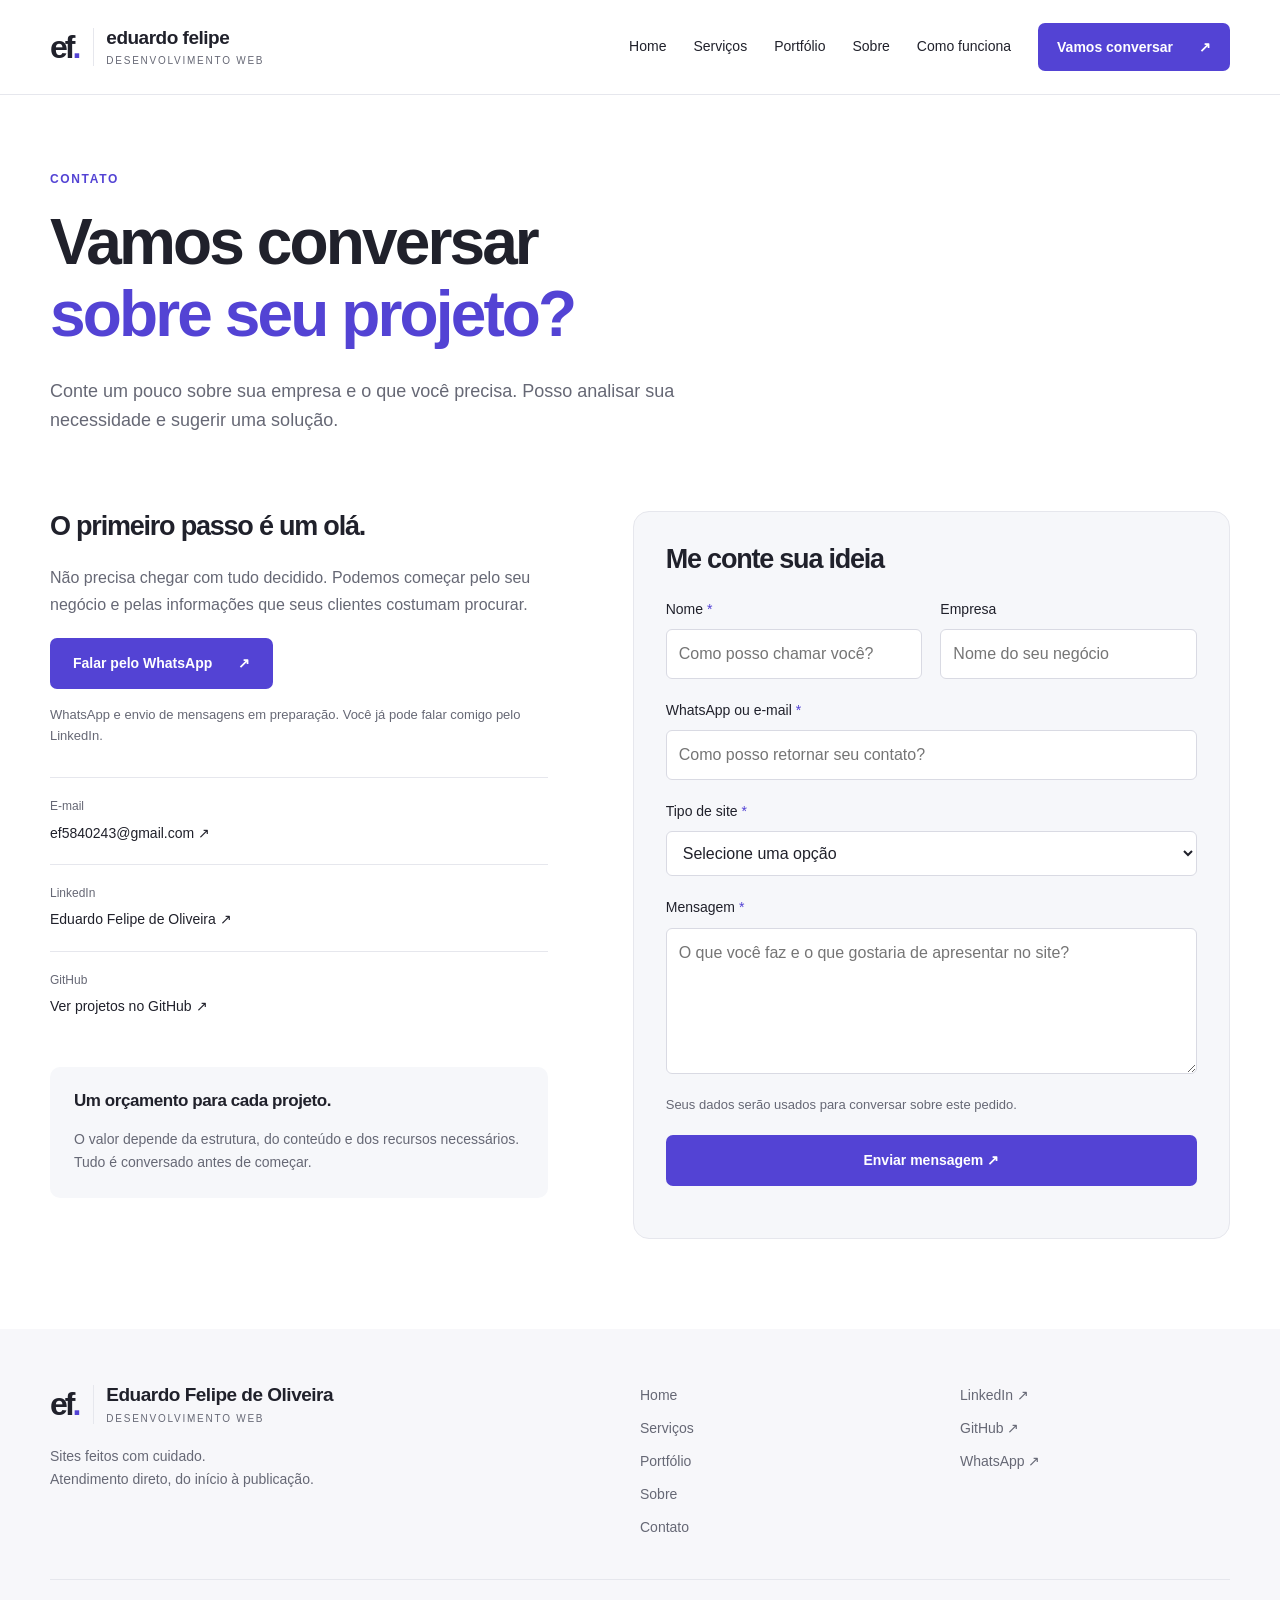
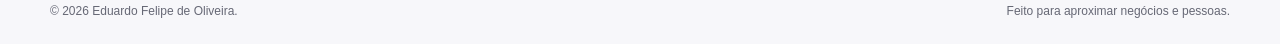
==== contato.html @ 5795f06c "Adiciona site profissional e demonstrações" ====
<!DOCTYPE html>
<html lang="pt-BR">
<head>
<meta charset="utf-8">
<meta name="viewport" content="width=device-width, initial-scale=1">
<meta name="description" content="Converse com Eduardo Felipe sobre criação de sites, landing pages e presença digital para o seu negócio.">
<meta name="theme-color" content="#5343d4">
<title>Contato e orçamento | Eduardo Felipe</title>
<link rel="icon" href="assets/images/favicon.svg" type="image/svg+xml">
<link rel="stylesheet" href="assets/css/style.css">
<script src="assets/js/config.js" defer>
</script>
<script src="assets/js/main.js" defer>
</script>
</head>
<body>
<a class="skip" href="#conteudo">Pular para o conteúdo</a>
<header class="header">
<div class="container nav-wrap">
<a class="brand" href="index.html" aria-label="Eduardo Felipe, início">
<span class="brand-icon">ef<span>.</span>
</span>
<span>eduardo felipe<span class="brand-sub">DESENVOLVIMENTO WEB</span>
</span>
</a>
<button class="menu-toggle" type="button" aria-label="Abrir menu" aria-controls="nav" aria-expanded="false">☰</button>
<nav id="nav" aria-label="Menu principal">
<a href="index.html">Home</a>
<a href="servicos.html">Serviços</a>
<a href="portfolio.html">Portfólio</a>
<a href="sobre.html">Sobre</a>
<a href="index.html#como-funciona">Como funciona</a>
<a class="button nav-cta" href="contato.html" >Vamos conversar <span aria-hidden="true">↗</span>
</a>
</nav>
</div>
</header>
<main id="conteudo">
<section class="container page-intro">
<span class="eyebrow">CONTATO</span>
<h1>Vamos conversar<br>
<span>sobre seu projeto?</span>
</h1>
<p>Conte um pouco sobre sua empresa e o que você precisa. Posso analisar sua necessidade e sugerir uma solução.</p>
</section>
<section class="container contact-layout">
<div id="canais">
<h2>O primeiro passo é um olá.</h2>
<p>Não precisa chegar com tudo decidido. Podemos começar pelo seu negócio e pelas informações que seus clientes costumam procurar.</p>
<a class="button primary" href="#formulario" data-whatsapp>Falar pelo WhatsApp <span aria-hidden="true">↗</span>
</a>
<p class="channel-status" data-contact-status>
</p>
<div class="contact-channels">
<a href="#formulario" data-social="email">
<span>E-mail</span>
<strong data-email-label>Consultar disponibilidade</strong> ↗</a>
<a href="https://www.linkedin.com/in/eduardo-felipe-de-oliveira-ti/" data-social="linkedin" target="_blank" rel="noopener noreferrer">
<span>LinkedIn</span>
<strong>Eduardo Felipe de Oliveira</strong> ↗</a>
<a href="#formulario" data-social="github">
<span>GitHub</span>
<strong data-github-label>Perfil em preparação</strong> ↗</a>
</div>
<div class="contact-note">
<h3>Um orçamento para cada projeto.</h3>
<p>O valor depende da estrutura, do conteúdo e dos recursos necessários. Tudo é conversado antes de começar.</p>
</div>
</div>
<form class="contact-form" id="formulario" name="contato" method="POST" data-netlify="true" netlify-honeypot="bot-field" action="obrigado.html">
<input type="hidden" name="form-name" value="contato">
<p class="honeypot" aria-hidden="true">
<label>Não preencha <input name="bot-field" tabindex="-1" autocomplete="off">
</label>
</p>
<h2>Me conte sua ideia</h2>
<noscript>
<p>Ative o JavaScript para usar este formulário nesta versão. Você também pode entrar em contato pelo LinkedIn.</p>
</noscript>
<div class="form-row">
<label>Nome <span>*</span>
<input name="nome" autocomplete="name" required placeholder="Como posso chamar você?">
</label>
<label>Empresa<input name="empresa" autocomplete="organization" placeholder="Nome do seu negócio">
</label>
</div>
<label>WhatsApp ou e-mail <span>*</span>
<input name="contato" required placeholder="Como posso retornar seu contato?" minlength="5">
</label>
<label>Tipo de site <span>*</span>
<select name="tipo" required>
<option value="">Selecione uma opção</option>
<option>Landing page</option>
<option>Site institucional</option>
<option>Presença digital</option>
<option>Ainda não sei, preciso de orientação</option>
</select>
</label>
<label>Mensagem <span>*</span>
<textarea name="mensagem" rows="5" required placeholder="O que você faz e o que gostaria de apresentar no site?">
</textarea>
</label>
<p class="form-note">Seus dados serão usados para conversar sobre este pedido.</p>
<button type="submit" class="button primary">Enviar mensagem ↗</button>
<p class="form-feedback" role="status" aria-live="polite">
</p>
<button type="button" class="button secondary copy-message" hidden>Copiar minha mensagem</button>
</form>
</section>
</main>
<footer class="footer">
<div class="container footer-top">
<div>
<a class="brand" href="index.html">
<span class="brand-icon">ef<span>.</span>
</span>
<span>Eduardo Felipe de Oliveira<span class="brand-sub">DESENVOLVIMENTO WEB</span>
</span>
</a>
<p>Sites feitos com cuidado.<br>Atendimento direto, do início à publicação.</p>
</div>
<div class="footer-links">
<a href="index.html">Home</a>
<a href="servicos.html">Serviços</a>
<a href="portfolio.html">Portfólio</a>
<a href="sobre.html">Sobre</a>
<a href="contato.html">Contato</a>
</div>
<div class="footer-links">
<a href="https://www.linkedin.com/in/eduardo-felipe-de-oliveira-ti/" data-social="linkedin" target="_blank" rel="noopener noreferrer">LinkedIn ↗</a>
<a href="contato.html#canais" data-social="github">GitHub ↗</a>
<a href="contato.html" data-whatsapp>WhatsApp ↗</a>
</div>
</div>
<div class="container footer-bottom">
<span>© <span data-year>2026</span> Eduardo Felipe de Oliveira.</span>
<span>Feito para aproximar negócios e pessoas.</span>
</div>
</footer>
</body>
</html>
---- assets/css/style.css ----
:root {
  --primary:#5343d4;
  --secondary:#eae7ff;
  --background:#fff;
  --surface:#f6f7fa;
  --text:#20212b;
  --muted:#666875;
  --border:#e6e7ed;
  --radius:14px;
  --max:1180px
}
* {
  box-sizing:border-box
}
html {
  scroll-behavior:smooth;
  scroll-padding-top:100px
}
body {
  margin:0;
  background:var(--background);
  color:var(--text);
  font:16px/1.65 Arial,Helvetica,sans-serif
}
h1,h2,h3,p {
  margin-top:0
}
h1,h2,h3 {
  line-height:1.12;
  letter-spacing:-.045em
}
h1 {
  font-size:clamp(2.7rem,5.2vw,4.55rem);
  font-weight:750;
  margin-bottom:26px
}
h2 {
  font-size:clamp(2rem,3vw,2.7rem);
  font-weight:700;
  margin-bottom:24px
}
h3 {
  font-size:1.35rem;
  letter-spacing:-.025em
}
p {
  color:var(--muted);
  margin-bottom:20px
}
a {
  color:inherit;
  text-decoration:none
}
button,input,select,textarea {
  font:inherit
}
button,a,input,textarea,select {
  -webkit-tap-highlight-color:transparent
}
button {
  cursor:pointer
}
img {
  max-width:100%;
  display:block;
  object-fit:cover
}
button:focus-visible,a:focus-visible,input:focus-visible,textarea:focus-visible,select:focus-visible {
  outline:3px solid #a49aff;
  outline-offset:5px
}
.container {
  max-width:var(--max);
  width:calc(100% - 80px);
  margin-inline:auto
}
.header {
  background:rgba(255,255,255,.98);
  border-bottom:1px solid var(--border);
  position:sticky;
  top:0;
  z-index:20
}
.nav-wrap {
  height:94px;
  display:flex;
  align-items:center;
  justify-content:space-between;
  gap:20px
}
.brand {
  display:flex;
  align-items:center;
  gap:12px;
  font-size:19px;
  font-weight:700;
  line-height:1.2;
  letter-spacing:-.5px
}
.brand-icon {
  font-size:32px;
  letter-spacing:-3px;
  border-right:1px solid var(--border);
  padding-right:15px
}
.brand-icon span {
  color:var(--primary)
}
.brand-sub {
  font-size:10px;
  display:block;
  letter-spacing:1.75px;
  margin-top:6px;
  color:var(--muted);
  font-weight:500
}
nav {
  display:flex;
  gap:27px;
  align-items:center;
  font-size:14px;
  font-weight:500
}
nav>a:not(.button) {
  padding-block:30px;
  position:relative
}
nav>a[aria-current=page] {
  color:var(--primary)
}
nav>a[aria-current=page]:after {
  content:'';
  position:absolute;
  bottom:20px;
  left:0;
  width:18px;
  height:2px;
  background:var(--primary)
}
.button {
  display:inline-flex;
  gap:26px;
  align-items:center;
  justify-content:center;
  border:1px solid transparent;
  border-radius:7px;
  padding:14px 22px;
  font-size:14px;
  font-weight:600;
  line-height:1.5;
  min-height:48px;
  transition:background .2s,transform .2s
}
.button:hover {
  transform:translateY(-2px)
}
.primary,.nav-cta {
  color:white;
  background:var(--primary)
}
.primary:hover,.nav-cta:hover {
  background:#4133b3
}
.nav-cta {
  padding:11px 18px
}
.secondary {
  border-color:var(--border);
  background:white;
  color:var(--text)
}
.secondary:hover {
  border-color:var(--primary)
}
.white {
  background:white;
  color:var(--primary);
  flex-shrink:0
}
.eyebrow {
  display:block;
  color:var(--primary);
  font-size:12px;
  font-weight:700;
  letter-spacing:1.65px;
  margin-bottom:18px;
  line-height:1.6
}
.hero {
  display:grid;
  grid-template-columns:1.08fr 1fr;
  gap:48px;
  align-items:center;
  padding-block:84px 78px
}
.hero-copy>p {
  max-width:465px;
  font-size:17px;
  line-height:1.8
}
.hero h1 span,.page-intro h1 span {
  color:var(--primary)
}
.hero-eyebrow {
  font-size:11px;
  letter-spacing:1.35px;
  display:flex;
  align-items:center;
  gap:10px
}
.tiny-line {
  width:22px;
  height:2px;
  background:var(--primary)
}
.actions {
  display:flex;
  flex-wrap:wrap;
  gap:12px;
  margin-block:30px 25px
}
.hero-note {
  font-size:12px;
  color:var(--muted);
  display:flex;
  align-items:center;
  gap:10px
}
.check-icon {
  color:var(--primary);
  border:1px solid #d2cdf5;
  border-radius:50%;
  width:18px;
  height:18px;
  line-height:16px;
  text-align:center
}
.note-divider {
  height:12px;
  width:1px;
  background:#d9d9e2;
  margin-inline:5px
}
.hero-showcase {
  position:relative;
  background:#efedf9;
  border-radius:24px;
  min-height:478px;
  padding:28px 25px 26px;
  display:flex;
  flex-direction:column;
  justify-content:space-between
}
.showcase-caption {
  font-size:9px;
  letter-spacing:1.8px;
  color:#7e789b;
  text-align:center;
  font-weight:700
}
.hero-preview {
  background:white;
  border-radius:10px;
  box-shadow:0 20px 35px #24164626;
  overflow:hidden;
  transform:rotate(-3deg);
  margin:25px 0 85px
}
.browser-top {
  height:28px;
  background:#fff;
  display:flex;
  gap:4px;
  align-items:center;
  padding:0 11px;
  border-bottom:1px solid #eeeeef
}
.browser-top i {
  width:5px;
  height:5px;
  border-radius:50%;
  background:#dbd9e3
}
.browser-top span {
  font-size:8px;
  margin-left:auto;
  margin-right:auto;
  color:#8c8897
}
.hero-barber {
  position:relative;
  background:#201d18;
  color:#f6ecdf;
  display:block;
  padding:17px 20px 30px;
  min-height:250px;
  overflow:hidden
}
.hero-barber img {
  position:absolute;
  right:0;
  top:0;
  width:47%;
  height:100%;
  opacity:.65;
  z-index:0
}
.hero-barber>*:not(img) {
  position:relative;
  z-index:1
}
.mini-nav {
  display:flex;
  justify-content:space-between;
  align-items:center;
  font-size:8px;
  margin-bottom:32px
}
.hero-barber .mini-nav b {
  font-size:10px;
  letter-spacing:1px
}
.hero-barber .mini-nav b span {
  display:block;
  font-size:5px;
  letter-spacing:2px;
  margin-top:2px
}
.mini-eyebrow {
  font-size:7px;
  letter-spacing:1.2px
}
.hero-barber h2 {
  font-family:Georgia,serif;
  font-size:35px;
  letter-spacing:-1px;
  line-height:1.05;
  margin:10px 0 20px;
  font-weight:400
}
.mini-button {
  display:inline-block;
  background:#c5a77a;
  color:#241e16;
  padding:7px 9px;
  font-size:7px;
  font-weight:600
}
.floating-preview {
  position:absolute;
  bottom:64px;
  right:-14px;
  display:flex;
  gap:15px;
  align-items:center;
  background:#f9fefd;
  box-shadow:0 12px 28px #24164618;
  border:7px solid white;
  border-radius:10px;
  width:270px;
  padding:20px;
  transform:rotate(4deg)
}
.clinic-mark {
  color:#28776f;
  font-size:49px
}
.floating-preview small {
  display:block;
  font-size:8px;
  letter-spacing:1.5px;
  color:#326c65
}
.floating-preview strong {
  font-family:Georgia,serif;
  color:#24453e;
  font-size:19px;
  line-height:1.2;
  display:block;
  margin:9px 0
}
.floating-preview div>span {
  font-size:8px;
  color:#327668
}
.showcase-bottom {
  display:flex;
  align-items:center;
  justify-content:space-between;
  font-size:8px;
  letter-spacing:1.3px;
  color:#746e8c
}
.showcase-bottom a {
  font-size:23px
}
.capability-strip {
  background:var(--surface);
  border-block:1px solid var(--border);
  padding-block:20px
}
.capability-strip .container {
  display:flex;
  justify-content:space-between;
  gap:24px;
  font-size:13px;
  color:#666577
}
.capability-strip span:before {
  content:'✳';
  color:var(--primary);
  margin-right:13px;
  font-size:16px
}
.section {
  padding-block:90px
}
.value-section {
  display:grid;
  grid-template-columns:1fr 1fr;
  gap:70px
}
.value-section h2 {
  font-size:2.25rem
}
.lead {
  font-size:20px;
  line-height:1.6;
  color:var(--text)
}
.text-link {
  font-size:14px;
  font-weight:600;
  color:var(--primary);
  display:inline-block;
  padding-block:6px
}
.text-link:hover {
  text-decoration:underline;
  text-underline-offset:5px
}
.services-section {
  background:var(--surface)
}
.section-heading {
  display:flex;
  align-items:end;
  justify-content:space-between;
  gap:30px;
  margin-bottom:36px
}
.section-heading h2 {
  margin-bottom:0
}
.section-heading p {
  font-size:14px;
  margin-bottom:0
}
.section-heading .eyebrow {
  margin-bottom:12px
}
.service-grid,.three-grid {
  display:grid;
  grid-template-columns:repeat(3,1fr);
  gap:22px
}
.service-card {
  border:1px solid var(--border);
  padding:32px;
  background:white;
  border-radius:12px
}
.service-number {
  display:grid;
  place-items:center;
  color:var(--primary);
  font-size:14px;
  background:#eeebff;
  border:1px solid #e4dffe;
  width:42px;
  height:42px;
  border-radius:10px;
  margin-bottom:30px
}
.service-card h3 {
  font-size:22px
}
.service-card p {
  font-size:15px;
  line-height:1.8
}
.project-grid {
  display:grid;
  grid-template-columns:1fr 1fr;
  gap:44px 30px
}
.project-visual {
  display:block;
  position:relative;
  padding:25px 30px 0;
  background:#eeebea;
  overflow:hidden;
  border-radius:12px;
  height:286px;
  transition:transform .2s
}
.project-visual:hover {
  transform:translateY(-4px)
}
.project-visual .browser-top {
  border-radius:7px 7px 0 0
}
.mini-site {
  padding:17px 18px 25px;
  background:#211d19;
  color:#f4eadd;
  box-shadow:0 8px 24px #0002;
  min-height:240px
}
.mini-site .mini-nav {
  margin-bottom:22px
}
.mini-content {
  display:grid;
  grid-template-columns:1.1fr 1fr;
  gap:10px;
  align-items:center
}
.mini-content h3 {
  font-family:Georgia,serif;
  font-size:24px;
  font-weight:400;
  line-height:1.05;
  letter-spacing:-.5px;
  margin:12px 0 20px
}
.mini-content img {
  width:100%;
  height:170px;
  object-fit:cover
}
.preview-open {
  position:absolute;
  right:16px;
  bottom:16px;
  width:32px;
  height:32px;
  background:white;
  color:#292631;
  border-radius:50%;
  display:grid;
  place-items:center
}
.project-visual.clinica {
  background:#e2efec
}
.clinica .mini-site {
  background:#fbfffd;
  color:#1f4a45
}
.clinica .mini-button {
  background:#267669;
  color:white
}
.project-visual.oficina {
  background:#e0e5ed
}
.oficina .mini-site {
  background:#141d2b;
  color:white
}
.oficina .mini-content h3 {
  font-family:Arial,sans-serif;
  font-weight:700
}
.oficina .mini-button {
  background:#e48b3e;
  color:#151b25
}
.project-visual.solar {
  background:#e8edde
}
.solar .mini-site {
  background:#f7faf2;
  color:#2b4535
}
.solar .mini-content h3 {
  font-family:Arial,sans-serif;
  font-weight:700
}
.solar .mini-button {
  background:#d1e865;
  color:#23402e
}
.project-info {
  display:flex;
  justify-content:space-between;
  align-items:center;
  margin-top:23px
}
.project-info .eyebrow {
  font-size:10px;
  letter-spacing:1.4px;
  margin-bottom:8px
}
.project-info h3 {
  font-size:23px;
  margin-bottom:12px
}
.circle-link {
  border:1px solid var(--border);
  border-radius:50%;
  display:grid;
  place-items:center;
  width:40px;
  height:40px;
  flex-shrink:0
}
.project-card>p {
  font-size:14px;
  margin-bottom:12px
}
.demo-label {
  display:block;
  font-size:12px;
  color:#727380
}
.project-link {
  margin-top:8px
}
.center-action {
  text-align:center;
  margin-top:45px
}
.process {
  background:var(--surface)
}
.steps {
  list-style:none;
  display:grid;
  grid-template-columns:repeat(5,1fr);
  gap:25px;
  padding:0;
  margin-top:50px
}
.steps li {
  border-top:1px solid #cecadf;
  padding-top:22px
}
.steps li>span {
  font-size:14px;
  color:var(--primary);
  font-weight:700
}
.steps h3 {
  font-size:18px;
  margin:22px 0 13px
}
.steps p {
  font-size:14px;
  margin:0
}
.about-teaser {
  display:grid;
  grid-template-columns:1fr 1.1fr;
  gap:85px;
  align-items:center
}
.initials-panel {
  padding:34px;
  background:#eeedf5;
  border-radius:15px;
  min-height:350px;
  display:flex;
  flex-direction:column;
  justify-content:space-between
}
.initials-panel>span {
  font-size:10px;
  letter-spacing:1.5px;
  color:#716d8a
}
.initials-panel strong {
  font-size:155px;
  line-height:1.1;
  letter-spacing:-14px;
  color:#383044;
  font-weight:500
}
.initials-panel strong span {
  color:var(--primary)
}
.initials-panel>div {
  font-size:16px;
  font-weight:600
}
.initials-panel small {
  font-size:12px;
  color:var(--muted);
  font-weight:400;
  display:block;
  margin-top:6px
}
.contact-banner {
  background:var(--primary);
  border-radius:16px;
  padding:48px 50px;
  display:flex;
  align-items:center;
  justify-content:space-between;
  gap:40px;
  color:white;
  margin-block:20px 90px
}
.contact-banner .eyebrow {
  color:#d3ccff;
  font-size:10px
}
.contact-banner h2 {
  font-size:32px;
  line-height:1.25;
  margin-bottom:15px
}
.contact-banner p {
  color:#ddd8ff;
  font-size:14px;
  margin:0
}
.footer {
  background:#f7f7fa;
  padding-top:55px
}
.footer-top {
  display:grid;
  grid-template-columns:2fr 1fr 1fr;
  gap:50px;
  padding-bottom:40px
}
.footer p {
  font-size:14px;
  margin:20px 0 0
}
.footer-links {
  display:flex;
  flex-direction:column;
  align-items:start;
  gap:10px;
  font-size:14px;
  color:var(--muted)
}
.footer-links a:hover {
  color:var(--primary)
}
.footer-bottom {
  border-top:1px solid var(--border);
  padding-block:22px;
  display:flex;
  justify-content:space-between;
  gap:20px;
  font-size:12px;
  color:var(--muted)
}
.page-intro {
  padding-block:75px 55px
}
.page-intro h1 {
  font-size:clamp(2.7rem,5vw,4.4rem)
}
.page-intro p {
  max-width:660px;
  font-size:18px
}
.portfolio-body {
  padding-bottom:70px
}
.notice {
  display:flex;
  gap:15px;
  background:var(--surface);
  padding:20px 24px;
  border:1px solid var(--border);
  border-radius:10px;
  margin-bottom:40px
}
.notice p {
  font-size:14px;
  margin:0
}
.notice>span {
  color:var(--primary)
}
.service-detail {
  display:grid;
  grid-template-columns:70px 1.5fr 1fr;
  gap:40px;
  padding:45px 0;
  border-top:1px solid var(--border);
  align-items:center
}
.large-number {
  font-size:48px;
  color:#beb7e9;
  align-self:start
}
.service-detail h2 {
  font-size:30px
}
.service-detail p {
  max-width:510px
}
.check-list {
  list-style:none;
  padding:0
}
.check-list li {
  padding:12px 0;
  border-bottom:1px solid var(--border);
  font-size:15px
}
.check-list li:before {
  content:'✓';
  color:var(--primary);
  margin-right:12px
}
.included {
  padding:45px 0 75px
}
.four-grid {
  display:grid;
  grid-template-columns:repeat(4,1fr);
  gap:28px
}
.four-grid h3 {
  font-size:18px
}
.four-grid p {
  font-size:14px
}
.about-page {
  padding-bottom:20px;
  align-items:start
}
.about-page .initials-panel {
  min-height:470px
}
.plain-card {
  border-top:1px solid var(--border);
  padding-top:25px
}
.plain-card p {
  font-size:15px
}
.contact-layout {
  display:grid;
  grid-template-columns:1fr 1.2fr;
  gap:85px;
  padding-bottom:90px
}
.contact-layout h2 {
  font-size:27px
}
.channel-status {
  font-size:13px;
  margin-top:15px
}
.contact-channels {
  margin:30px 0
}
.contact-channels a {
  display:block;
  padding:19px 0;
  border-top:1px solid var(--border);
  font-size:14px
}
.contact-channels a span {
  display:block;
  font-size:12px;
  color:var(--muted);
  margin-bottom:5px
}
.contact-channels a strong {
  font-weight:500;
  overflow-wrap:anywhere
}
.contact-note {
  background:var(--surface);
  border-radius:10px;
  padding:24px
}
.contact-note h3 {
  font-size:17px
}
.contact-note p {
  font-size:14px;
  margin:0
}
.contact-form {
  padding:32px;
  border:1px solid var(--border);
  border-radius:16px;
  background:var(--surface)
}
.contact-form label {
  display:block;
  margin:0 0 20px;
  font-size:14px;
  font-weight:500
}
.contact-form label>span {
  color:var(--primary)
}
input,select,textarea {
  display:block;
  width:100%;
  min-width:0;
  border:1px solid #d9dae3;
  border-radius:6px;
  padding:12px;
  background:white;
  color:var(--text);
  margin-top:8px;
  line-height:1.5;
  font-size:16px
}
textarea {
  resize:vertical
}
.form-row {
  display:grid;
  grid-template-columns:1fr 1fr;
  gap:18px
}
.form-note,.form-feedback {
  font-size:13px
}
.form-feedback {
  margin-top:18px;
  color:#403886
}
.contact-form .button {
  width:100%
}
.honeypot {
  display:none
}
.thankyou {
  padding-bottom:80px
}
.menu-toggle {
  display:none
}
.skip {
  position:fixed;
  top:-100px;
  left:15px;
  background:white;
  padding:10px;
  z-index:100
}
.skip:focus {
  top:10px
}
[hidden] {
  display:none!important
}
@media(min-width:1450px) {
  .hero {
    padding-block:100px
  }
  .hero h1 {
    font-size:76px
  }
  .hero-showcase {
    min-height:500px
  }
}
@media(max-width:1050px) {
  .container {
    width:calc(100% - 48px)
  }
  nav {
    gap:16px
  }
  .brand {
    font-size:16px
  }
  .brand-sub {
    font-size:8px
  }
  .hero {
    gap:30px
  }
  .hero h1 {
    font-size:53px
  }
  .hero-showcase {
    min-height:450px
  }
  .hero-note {
    font-size:11px;
    gap:6px
  }
  .actions .button {
    padding-inline:16px;
    gap:12px
  }
  .value-section,.about-teaser,.contact-layout {
    gap:40px
  }
  .mini-content h3 {
    font-size:19px
  }
  .project-visual {
    padding-inline:20px;
    height:270px
  }
  .mini-nav>span {
    display:none
  }
  .service-card {
    padding:25px
  }
  .contact-banner {
    padding:38px
  }
  .contact-banner h2 {
    font-size:28px
  }
  .contact-banner .button {
    gap:12px
  }
}
@media(max-width:800px) {
  .nav-wrap {
    height:76px
  }
  .menu-toggle {
    display:block;
    border:1px solid var(--border);
    background:white;
    border-radius:6px;
    font-size:22px;
    width:44px;
    height:44px
  }
  .header nav {
    display:none;
    position:absolute;
    top:76px;
    left:0;
    right:0;
    background:white;
    padding:20px 24px;
    border-bottom:1px solid var(--border);
    box-shadow:0 10px 15px #0001
  }
  .header nav.is-open {
    display:flex;
    flex-direction:column;
    align-items:stretch;
    gap:0
  }
  .header nav>a:not(.button) {
    padding:12px
  }
  .header nav>a[aria-current=page]:after {
    display:none
  }
  .header nav .button {
    margin-top:12px
  }
  .hero {
    grid-template-columns:1fr;
    padding-block:50px;
    gap:42px
  }
  .hero-copy {
    max-width:600px
  }
  .hero h1 {
    font-size:clamp(45px,7.5vw,65px)
  }
  .hero-copy>p {
    max-width:540px
  }
  .hero-showcase {
    max-width:560px;
    width:100%;
    margin-inline:auto;
    min-height:470px
  }
  .floating-preview {
    right:0
  }
  .hero-preview {
    margin:25px 20px 85px
  }
  .capability-strip .container {
    display:grid;
    grid-template-columns:1fr 1fr;
    gap:12px;
    font-size:12px
  }
  .section {
    padding-block:60px
  }
  .value-section {
    grid-template-columns:1fr;
    gap:12px
  }
  .value-section h2 {
    font-size:32px
  }
  .section-heading {
    align-items:start;
    flex-direction:column;
    gap:20px
  }
  .service-grid {
    grid-template-columns:1fr
  }
  .service-card {
    padding:28px;
    display:grid;
    grid-template-columns:50px 1fr;
    gap:5px 22px
  }
  .service-card .service-number {
    grid-row:1/4;
    margin:0
  }
  .service-card h3 {
    margin:0 0 10px
  }
  .service-card p {
    grid-column:2;
    margin-bottom:10px
  }
  .service-card .text-link {
    grid-column:2
  }
  .project-grid {
    gap:35px 22px
  }
  .project-visual {
    height:240px;
    padding:18px 16px 0
  }
  .mini-content {
    grid-template-columns:1fr
  }
  .mini-content img {
    display:none
  }
  .mini-content h3 {
    font-size:23px
  }
  .mini-site {
    min-height:215px
  }
  .steps {
    grid-template-columns:repeat(3,1fr);
    gap:25px
  }
  .steps h3 {
    margin-top:14px
  }
  .about-teaser {
    gap:35px
  }
  .initials-panel {
    padding:25px;
    min-height:330px
  }
  .initials-panel strong {
    font-size:115px
  }
  .contact-banner {
    flex-direction:column;
    align-items:start;
    margin-bottom:60px
  }
  .contact-banner h2 {
    font-size:30px
  }
  .footer-top {
    grid-template-columns:1.6fr 1fr 1fr;
    gap:20px
  }
  .footer .brand {
    font-size:14px
  }
  .footer .brand-icon {
    display:none
  }
  .footer-bottom {
    font-size:11px
  }
  .service-detail {
    grid-template-columns:40px 1fr;
    gap:20px
  }
  .service-detail .check-list {
    grid-column:2
  }
  .large-number {
    font-size:34px
  }
  .four-grid {
    grid-template-columns:1fr 1fr
  }
  .three-grid {
    grid-template-columns:1fr
  }
  .contact-layout {
    gap:40px;
    grid-template-columns:1fr
  }
  .about-page {
    grid-template-columns:1fr
  }
  .about-page .initials-panel {
    min-height:320px;
    max-width:520px
  }
  .page-intro {
    padding-block:55px 30px
  }
}
@media(max-width:520px) {
  .container {
    width:calc(100% - 36px)
  }
  .hero h1 {
    font-size:44px;
    letter-spacing:-2px
  }
  .hero-copy>p {
    font-size:16px
  }
  .hero-eyebrow {
    font-size:10px
  }
  .actions {
    gap:10px
  }
  .actions .button {
    font-size:13px;
    padding-inline:14px;
    gap:13px
  }
  .hero-note {
    flex-wrap:wrap;
    font-size:11px
  }
  .hero-showcase {
    min-height:395px;
    padding:22px 16px
  }
  .hero-preview {
    margin:23px 0 75px
  }
  .hero-barber {
    min-height:218px;
    padding:15px 17px 25px
  }
  .hero-barber h2 {
    font-size:31px
  }
  .floating-preview {
    width:230px;
    right:-2px;
    bottom:52px;
    padding:15px;
    gap:10px
  }
  .floating-preview strong {
    font-size:17px
  }
  .clinic-mark {
    font-size:37px
  }
  .showcase-caption {
    font-size:8px;
    letter-spacing:1.3px
  }
  .showcase-bottom {
    font-size:7px
  }
  .capability-strip .container {
    gap:9px;
    font-size:10px
  }
  .capability-strip span:before {
    margin-right:5px;
    font-size:12px
  }
  .section {
    padding-block:50px
  }
  .section-heading h2,.value-section h2,.about-teaser h2 {
    font-size:30px
  }
  .project-grid {
    grid-template-columns:1fr
  }
  .project-visual {
    height:268px;
    padding:22px 24px 0
  }
  .mini-content {
    grid-template-columns:1.1fr 1fr
  }
  .mini-content img {
    display:block;
    height:155px
  }
  .mini-content h3 {
    font-size:21px
  }
  .mini-nav {
    margin-bottom:22px
  }
  .project-info {
    margin-top:18px
  }
  .steps {
    grid-template-columns:1fr 1fr
  }
  .about-teaser {
    grid-template-columns:1fr
  }
  .initials-panel {
    min-height:290px
  }
  .initials-panel strong {
    font-size:120px
  }
  .contact-banner {
    width:calc(100% - 36px);
    padding:30px 25px;
    gap:24px
  }
  .contact-banner h2 {
    font-size:27px
  }
  .contact-banner .button {
    font-size:13px;
    padding-inline:16px
  }
  .footer-top {
    grid-template-columns:1fr 1fr;
    gap:30px
  }
  .footer-top>div:first-child {
    grid-column:1/-1
  }
  .footer .brand-icon {
    display:block
  }
  .footer .brand {
    font-size:17px
  }
  .footer-bottom {
    flex-direction:column;
    gap:4px
  }
  .page-intro h1 {
    font-size:42px
  }
  .page-intro p {
    font-size:16px
  }
  .service-detail h2 {
    font-size:27px
  }
  .service-detail {
    grid-template-columns:1fr
  }
  .large-number {
    font-size:28px
  }
  .service-detail .check-list {
    grid-column:1
  }
  .four-grid {
    gap:20px
  }
  .contact-form {
    padding:23px 19px
  }
  .form-row {
    grid-template-columns:1fr;
    gap:0
  }
  .notice {
    padding:18px
  }
  .service-card {
    grid-template-columns:1fr
  }
  .service-card .service-number {
    grid-row:auto;
    margin-bottom:12px
  }
  .service-card p,.service-card .text-link {
    grid-column:1
  }
}
@media(prefers-reduced-motion:reduce) {
  html {
    scroll-behavior:auto
  }
  * {
    transition:none!important;
    animation:none!important
  }
}
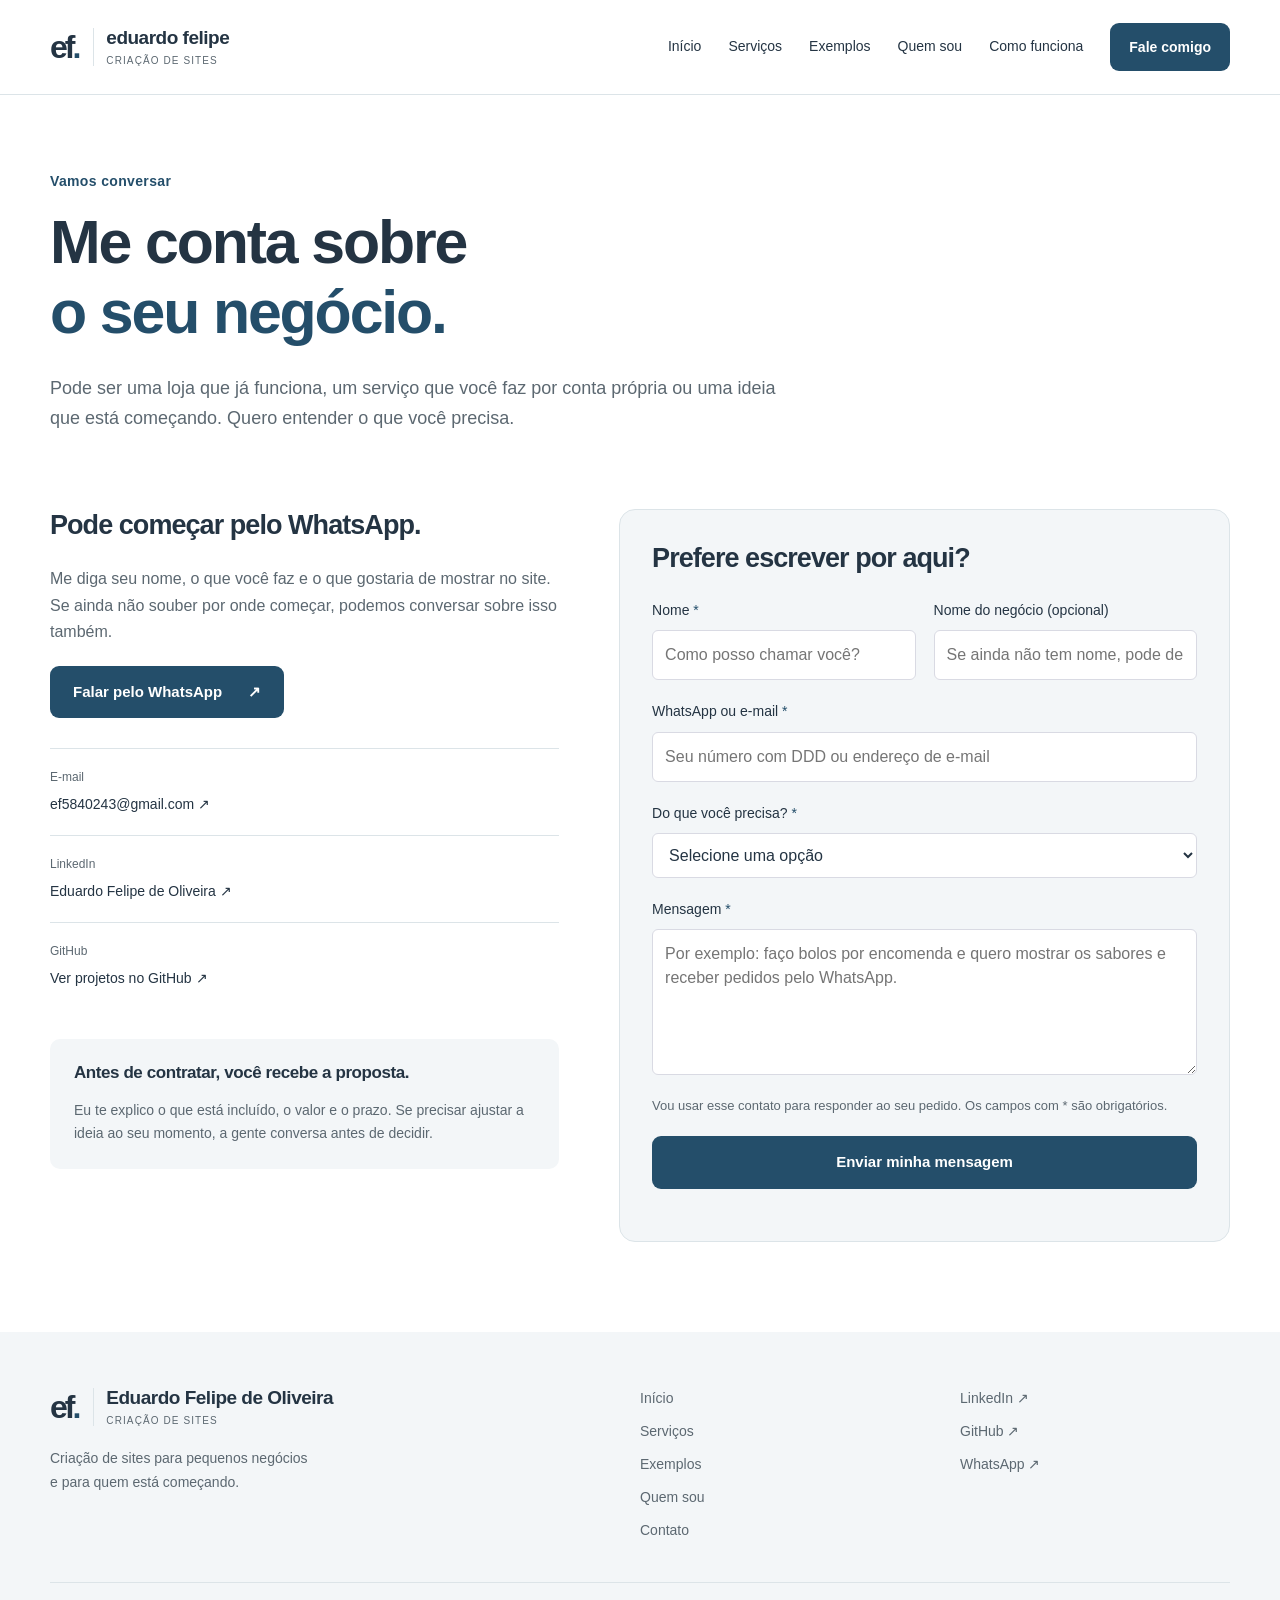
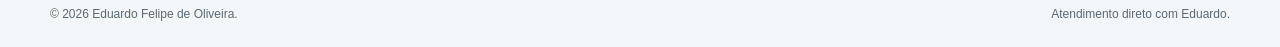
==== commit a6d472f2: "Atualiza textos e visual do site" ====
--- a/contato.html
+++ b/contato.html
@@ -3,9 +3,9 @@
 <head>
 <meta charset="utf-8">
 <meta name="viewport" content="width=device-width, initial-scale=1">
-<meta name="description" content="Converse com Eduardo Felipe sobre criação de sites, landing pages e presença digital para o seu negócio.">
-<meta name="theme-color" content="#5343d4">
-<title>Contato e orçamento | Eduardo Felipe</title>
+<meta name="description" content="Tem uma loja, trabalha por conta própria ou está começando um negócio? Conte sua ideia para Eduardo Felipe e peça um orçamento para seu site.">
+<meta name="theme-color" content="#244e6a">
+<title>Converse sobre seu site | Eduardo Felipe</title>
 <link rel="icon" href="assets/images/favicon.svg" type="image/svg+xml">
 <link rel="stylesheet" href="assets/css/style.css">
 <script src="assets/js/config.js" defer>
@@ -20,33 +20,33 @@
 <a class="brand" href="index.html" aria-label="Eduardo Felipe, início">
 <span class="brand-icon">ef<span>.</span>
 </span>
-<span>eduardo felipe<span class="brand-sub">DESENVOLVIMENTO WEB</span>
+<span>eduardo felipe<span class="brand-sub">CRIAÇÃO DE SITES</span>
 </span>
 </a>
 <button class="menu-toggle" type="button" aria-label="Abrir menu" aria-controls="nav" aria-expanded="false">☰</button>
 <nav id="nav" aria-label="Menu principal">
-<a href="index.html">Home</a>
+<a href="index.html">Início</a>
 <a href="servicos.html">Serviços</a>
-<a href="portfolio.html">Portfólio</a>
-<a href="sobre.html">Sobre</a>
+<a href="portfolio.html">Exemplos</a>
+<a href="sobre.html">Quem sou</a>
 <a href="index.html#como-funciona">Como funciona</a>
-<a class="button nav-cta" href="contato.html" >Vamos conversar <span aria-hidden="true">↗</span>
+<a class="button nav-cta" href="contato.html" >Fale comigo
 </a>
 </nav>
 </div>
 </header>
 <main id="conteudo">
 <section class="container page-intro">
-<span class="eyebrow">CONTATO</span>
-<h1>Vamos conversar<br>
-<span>sobre seu projeto?</span>
+<span class="eyebrow">Vamos conversar</span>
+<h1>Me conta sobre<br>
+<span>o seu negócio.</span>
 </h1>
-<p>Conte um pouco sobre sua empresa e o que você precisa. Posso analisar sua necessidade e sugerir uma solução.</p>
+<p>Pode ser uma loja que já funciona, um serviço que você faz por conta própria ou uma ideia que está começando. Quero entender o que você precisa.</p>
 </section>
 <section class="container contact-layout">
 <div id="canais">
-<h2>O primeiro passo é um olá.</h2>
-<p>Não precisa chegar com tudo decidido. Podemos começar pelo seu negócio e pelas informações que seus clientes costumam procurar.</p>
+<h2>Pode começar pelo WhatsApp.</h2>
+<p>Me diga seu nome, o que você faz e o que gostaria de mostrar no site. Se ainda não souber por onde começar, podemos conversar sobre isso também.</p>
 <a class="button primary" href="#formulario" data-whatsapp>Falar pelo WhatsApp <span aria-hidden="true">↗</span>
 </a>
 <p class="channel-status" data-contact-status>
@@ -63,8 +63,8 @@
 <strong data-github-label>Perfil em preparação</strong> ↗</a>
 </div>
 <div class="contact-note">
-<h3>Um orçamento para cada projeto.</h3>
-<p>O valor depende da estrutura, do conteúdo e dos recursos necessários. Tudo é conversado antes de começar.</p>
+<h3>Antes de contratar, você recebe a proposta.</h3>
+<p>Eu te explico o que está incluído, o valor e o prazo. Se precisar ajustar a ideia ao seu momento, a gente conversa antes de decidir.</p>
 </div>
 </div>
 <form class="contact-form" id="formulario" name="contato" method="POST" data-netlify="true" netlify-honeypot="bot-field" action="obrigado.html">
@@ -73,7 +73,7 @@
 <label>Não preencha <input name="bot-field" tabindex="-1" autocomplete="off">
 </label>
 </p>
-<h2>Me conte sua ideia</h2>
+<h2>Prefere escrever por aqui?</h2>
 <noscript>
 <p>Ative o JavaScript para usar este formulário nesta versão. Você também pode entrar em contato pelo LinkedIn.</p>
 </noscript>
@@ -81,27 +81,27 @@
 <label>Nome <span>*</span>
 <input name="nome" autocomplete="name" required placeholder="Como posso chamar você?">
 </label>
-<label>Empresa<input name="empresa" autocomplete="organization" placeholder="Nome do seu negócio">
+<label>Nome do negócio (opcional)<input name="empresa" autocomplete="organization" placeholder="Se ainda não tem nome, pode deixar vazio">
 </label>
 </div>
 <label>WhatsApp ou e-mail <span>*</span>
-<input name="contato" required placeholder="Como posso retornar seu contato?" minlength="5">
+<input name="contato" required placeholder="Seu número com DDD ou endereço de e-mail" minlength="5">
 </label>
-<label>Tipo de site <span>*</span>
+<label>Do que você precisa? <span>*</span>
 <select name="tipo" required>
 <option value="">Selecione uma opção</option>
-<option>Landing page</option>
-<option>Site institucional</option>
-<option>Presença digital</option>
-<option>Ainda não sei, preciso de orientação</option>
+<option>Uma página para apresentar meu trabalho</option>
+<option>Um site com várias páginas</option>
+<option>Ajuda para colocar meu site no ar</option>
+<option>Ainda não sei. Quero conversar primeiro.</option>
 </select>
 </label>
 <label>Mensagem <span>*</span>
-<textarea name="mensagem" rows="5" required placeholder="O que você faz e o que gostaria de apresentar no site?">
+<textarea name="mensagem" rows="5" required placeholder="Por exemplo: faço bolos por encomenda e quero mostrar os sabores e receber pedidos pelo WhatsApp.">
 </textarea>
 </label>
-<p class="form-note">Seus dados serão usados para conversar sobre este pedido.</p>
-<button type="submit" class="button primary">Enviar mensagem ↗</button>
+<p class="form-note">Vou usar esse contato para responder ao seu pedido. Os campos com * são obrigatórios.</p>
+<button type="submit" class="button primary">Enviar minha mensagem</button>
 <p class="form-feedback" role="status" aria-live="polite">
 </p>
 <button type="button" class="button secondary copy-message" hidden>Copiar minha mensagem</button>
@@ -114,16 +114,16 @@
 <a class="brand" href="index.html">
 <span class="brand-icon">ef<span>.</span>
 </span>
-<span>Eduardo Felipe de Oliveira<span class="brand-sub">DESENVOLVIMENTO WEB</span>
+<span>Eduardo Felipe de Oliveira<span class="brand-sub">CRIAÇÃO DE SITES</span>
 </span>
 </a>
-<p>Sites feitos com cuidado.<br>Atendimento direto, do início à publicação.</p>
+<p>Criação de sites para pequenos negócios<br>e para quem está começando.</p>
 </div>
 <div class="footer-links">
-<a href="index.html">Home</a>
+<a href="index.html">Início</a>
 <a href="servicos.html">Serviços</a>
-<a href="portfolio.html">Portfólio</a>
-<a href="sobre.html">Sobre</a>
+<a href="portfolio.html">Exemplos</a>
+<a href="sobre.html">Quem sou</a>
 <a href="contato.html">Contato</a>
 </div>
 <div class="footer-links">
@@ -134,8 +134,8 @@
 </div>
 <div class="container footer-bottom">
 <span>© <span data-year>2026</span> Eduardo Felipe de Oliveira.</span>
-<span>Feito para aproximar negócios e pessoas.</span>
+<span>Atendimento direto com Eduardo.</span>
 </div>
 </footer>
 </body>
-</html>+</html>
--- a/assets/css/style.css
+++ b/assets/css/style.css
@@ -1,11 +1,11 @@
 :root {
-  --primary:#5343d4;
-  --secondary:#eae7ff;
+  --primary:#244e6a;
+  --secondary:#e8f1f6;
   --background:#fff;
-  --surface:#f6f7fa;
-  --text:#20212b;
-  --muted:#666875;
-  --border:#e6e7ed;
+  --surface:#f3f6f8;
+  --text:#243443;
+  --muted:#5c6871;
+  --border:#dce4e8;
   --radius:14px;
   --max:1180px
 }
@@ -66,7 +66,7 @@
   object-fit:cover
 }
 button:focus-visible,a:focus-visible,input:focus-visible,textarea:focus-visible,select:focus-visible {
-  outline:3px solid #a49aff;
+  outline:3px solid #729cba;
   outline-offset:5px
 }
 .container {
@@ -159,7 +159,7 @@
   background:var(--primary)
 }
 .primary:hover,.nav-cta:hover {
-  background:#4133b3
+  background:#173a53
 }
 .nav-cta {
   padding:11px 18px
@@ -799,7 +799,7 @@
 }
 .large-number {
   font-size:48px;
-  color:#beb7e9;
+  color:#94aabd;
   align-self:start
 }
 .service-detail h2 {
@@ -935,7 +935,7 @@
 }
 .form-feedback {
   margin-top:18px;
-  color:#403886
+  color:#244e6a
 }
 .contact-form .button {
   width:100%
@@ -1416,3 +1416,316 @@
     animation:none!important
   }
 }
+
+/* Apresentação: texto de conversa, leitura confortável e exemplos em destaque. */
+.eyebrow {
+  color: var(--primary);
+  font-size: 14px;
+  font-weight: 600;
+  letter-spacing: .025em;
+  margin-bottom: 16px;
+}
+h1, h2 {
+  letter-spacing: -.035em;
+}
+.hero {
+  padding-block: 68px;
+  align-items: center;
+}
+.hero h1 {
+  font-size: clamp(2.7rem, 4.3vw, 3.65rem);
+  line-height: 1.12;
+}
+.hero h1 span, .page-intro h1 span {
+  color: var(--primary);
+}
+.hero .hero-eyebrow {
+  font-family: Georgia, 'Times New Roman', serif;
+  font-size: 23px;
+  font-weight: 400;
+  letter-spacing: 0;
+  margin-bottom: 22px;
+}
+.hero-copy > p {
+  max-width: 520px;
+  font-size: 17px;
+  line-height: 1.75;
+}
+.hero-copy > .hero-support {
+  font-size: 16px;
+}
+.hero-copy > .hero-note {
+  font-size: 13px;
+  line-height: 1.6;
+  margin: 0;
+  display: block;
+}
+.hero .actions {
+  margin-block: 26px 18px;
+  gap: 10px;
+}
+.hero .button {
+  padding: 14px 17px;
+}
+.button {
+  font-size: 15px;
+  border-radius: 9px;
+}
+.nav-cta {
+  font-size: 14px;
+}
+.hero-showcase {
+  background: #e9f1f6;
+  border: 1px solid #dbe6ec;
+  min-height: 490px;
+}
+.hero-preview {
+  transform: rotate(-1.5deg);
+  box-shadow: 0 14px 25px #19354a17;
+}
+.floating-preview {
+  transform: rotate(2deg);
+  box-shadow: 0 12px 22px #19354a17;
+}
+.showcase-caption {
+  color: #49657a;
+  font-size: 13px;
+  letter-spacing: 0;
+  font-weight: 500;
+}
+.showcase-bottom {
+  font-size: 12px;
+  letter-spacing: 0;
+  color: #49657a;
+}
+.capability-strip .container {
+  font-size: 14px;
+}
+.capability-strip span:before {
+  content: '✓';
+  font-size: 14px;
+  margin-right: 10px;
+}
+.value-section h2 {
+  font-family: Georgia, 'Times New Roman', serif;
+  font-size: clamp(2rem, 3.1vw, 2.8rem);
+  line-height: 1.2;
+  font-weight: 400;
+  letter-spacing: -.02em;
+}
+.section-heading > p {
+  font-size: 16px;
+  line-height: 1.65;
+  max-width: 370px;
+}
+.section-heading h2 {
+  font-size: clamp(1.9rem, 2.8vw, 2.4rem);
+  line-height: 1.2;
+}
+.service-number {
+  background: #eaf1f6;
+  border-color: #d5e2eb;
+}
+.service-card p, .project-card > p, .four-grid p, .steps p {
+  font-size: 16px;
+}
+.service-card h3 {
+  font-size: 23px;
+}
+.service-card {
+  box-shadow: 0 4px 18px #17384c04;
+}
+.service-card .text-link {
+  margin-top: 10px;
+}
+.text-link {
+  font-size: 15px;
+}
+.project-info .eyebrow {
+  font-size: 12px;
+  letter-spacing: .04em;
+}
+.project-card > .demo-label {
+  font-size: 13px;
+}
+.steps {
+  gap: 22px;
+}
+.steps h3 {
+  line-height: 1.3;
+}
+.steps li {
+  border-top-color: #bdcdd8;
+}
+.about-teaser {
+  gap: 65px;
+}
+.personal-card {
+  padding: 34px;
+  border: 1px solid #d5e2eb;
+  border-radius: 14px;
+  background: #f2f7fa;
+}
+.personal-name {
+  display: flex;
+  align-items: center;
+  gap: 18px;
+  margin-block: 24px 30px;
+}
+.personal-initials {
+  width: 62px;
+  height: 62px;
+  display: grid;
+  place-items: center;
+  flex-shrink: 0;
+  border-radius: 12px;
+  background: #244e6a;
+  color: white;
+  font-size: 32px;
+  font-weight: 700;
+  letter-spacing: -2px;
+}
+.personal-name h3 {
+  font-size: 24px;
+  line-height: 1.2;
+  margin-bottom: 8px;
+}
+.personal-name p {
+  font-size: 14px;
+  margin: 0;
+}
+.plain-facts {
+  list-style: none;
+  padding: 0;
+  margin: 0 0 24px;
+}
+.plain-facts li {
+  padding-block: 15px;
+  border-top: 1px solid #d5e2eb;
+}
+.plain-facts strong, .plain-facts span {
+  display: block;
+  font-size: 15px;
+}
+.plain-facts span {
+  color: var(--muted);
+  margin-top: 3px;
+}
+.personal-card > .text-link {
+  font-size: 14px;
+}
+.contact-banner {
+  padding: 46px;
+  gap: 35px;
+  background: #244e6a;
+}
+.contact-banner .eyebrow {
+  color: #d4e6f1;
+  font-size: 14px;
+}
+.contact-banner h2 {
+  font-family: Georgia, 'Times New Roman', serif;
+  font-weight: 400;
+  font-size: 35px;
+  line-height: 1.2;
+  letter-spacing: -.01em;
+}
+.contact-banner p {
+  font-size: 16px;
+  color: #e3edf3;
+  max-width: 580px;
+}
+.contact-banner .white {
+  white-space: normal;
+}
+.page-intro h1 {
+  font-size: clamp(2.6rem, 4.8vw, 3.8rem);
+  line-height: 1.15;
+}
+.page-intro > p {
+  max-width: 730px;
+}
+.portfolio-after {
+  max-width: 740px;
+  margin-top: 48px;
+  padding-top: 24px;
+  border-top: 1px solid var(--border);
+  font-size: 17px;
+}
+.notice p {
+  font-size: 15px;
+}
+.service-detail {
+  grid-template-columns: 60px 1.5fr 1fr;
+}
+.service-detail h2 {
+  line-height: 1.2;
+}
+.scope-note {
+  margin-top: 24px;
+  padding-top: 24px;
+  border-top: 1px solid var(--border);
+}
+.contact-layout {
+  gap: 60px;
+}
+.contact-layout h2 {
+  line-height: 1.25;
+}
+.contact-note p, .channel-status {
+  font-size: 14px;
+}
+.footer {
+  background: #f3f6f8;
+}
+.footer .brand-sub, .header .brand-sub {
+  font-size: 10px;
+  letter-spacing: 1.1px;
+}
+.footer p, .footer-links {
+  font-size: 14px;
+}
+@media (max-width: 1050px) {
+  .about-teaser { gap: 38px; }
+  .hero .actions { flex-direction: column; align-items: flex-start; }
+  .hero .button { min-width: 250px; }
+  .section-heading { align-items: flex-start; }
+  .section-heading > p { max-width: 290px; }
+  .contact-banner { padding: 34px; }
+}
+@media (max-width: 800px) {
+  .hero { padding-block: 45px; }
+  .hero .actions { flex-direction: row; }
+  .hero .button { min-width: 0; }
+  .hero-showcase { min-height: 465px; }
+  .capability-strip .container { font-size: 13px; }
+  .section-heading > p { max-width: 100%; }
+  .service-detail { grid-template-columns: 40px 1fr; }
+  .contact-banner h2 { font-size: 33px; }
+  .contact-layout { gap: 40px; }
+}
+@media (max-width: 520px) {
+  .hero h1 { font-size: clamp(2.35rem, 9vw, 2.9rem); }
+  .hero .hero-eyebrow { font-size: 22px; }
+  .hero .actions { flex-direction: column; align-items: stretch; }
+  .hero-showcase { min-height: 410px; }
+  .showcase-bottom { font-size: 11px; }
+  .showcase-caption { font-size: 13px; }
+  .capability-strip .container { grid-template-columns: 1fr; font-size: 14px; }
+  .service-card { display: block; }
+  .service-card h3 { margin-block: 16px; }
+  .steps { grid-template-columns: 1fr; }
+  .steps li { display: grid; grid-template-columns: 30px 1fr; gap: 0 12px; }
+  .steps li > span { grid-row: 1 / 3; padding-top: 2px; }
+  .steps li h3 { margin-top: 0; }
+  .steps li p { grid-column: 2; }
+  .personal-card { padding: 25px; }
+  .personal-name h3 { font-size: 22px; }
+  .service-detail { grid-template-columns: 1fr; }
+  .contact-banner { padding: 30px 24px; }
+  .contact-banner h2 { font-size: 31px; }
+  .contact-banner .white { width: 100%; padding-inline: 12px; }
+  .page-intro h1 { font-size: 2.6rem; }
+  .four-grid { grid-template-columns: 1fr; gap: 16px; }
+  .footer .brand { font-size: 15px; }
+}
